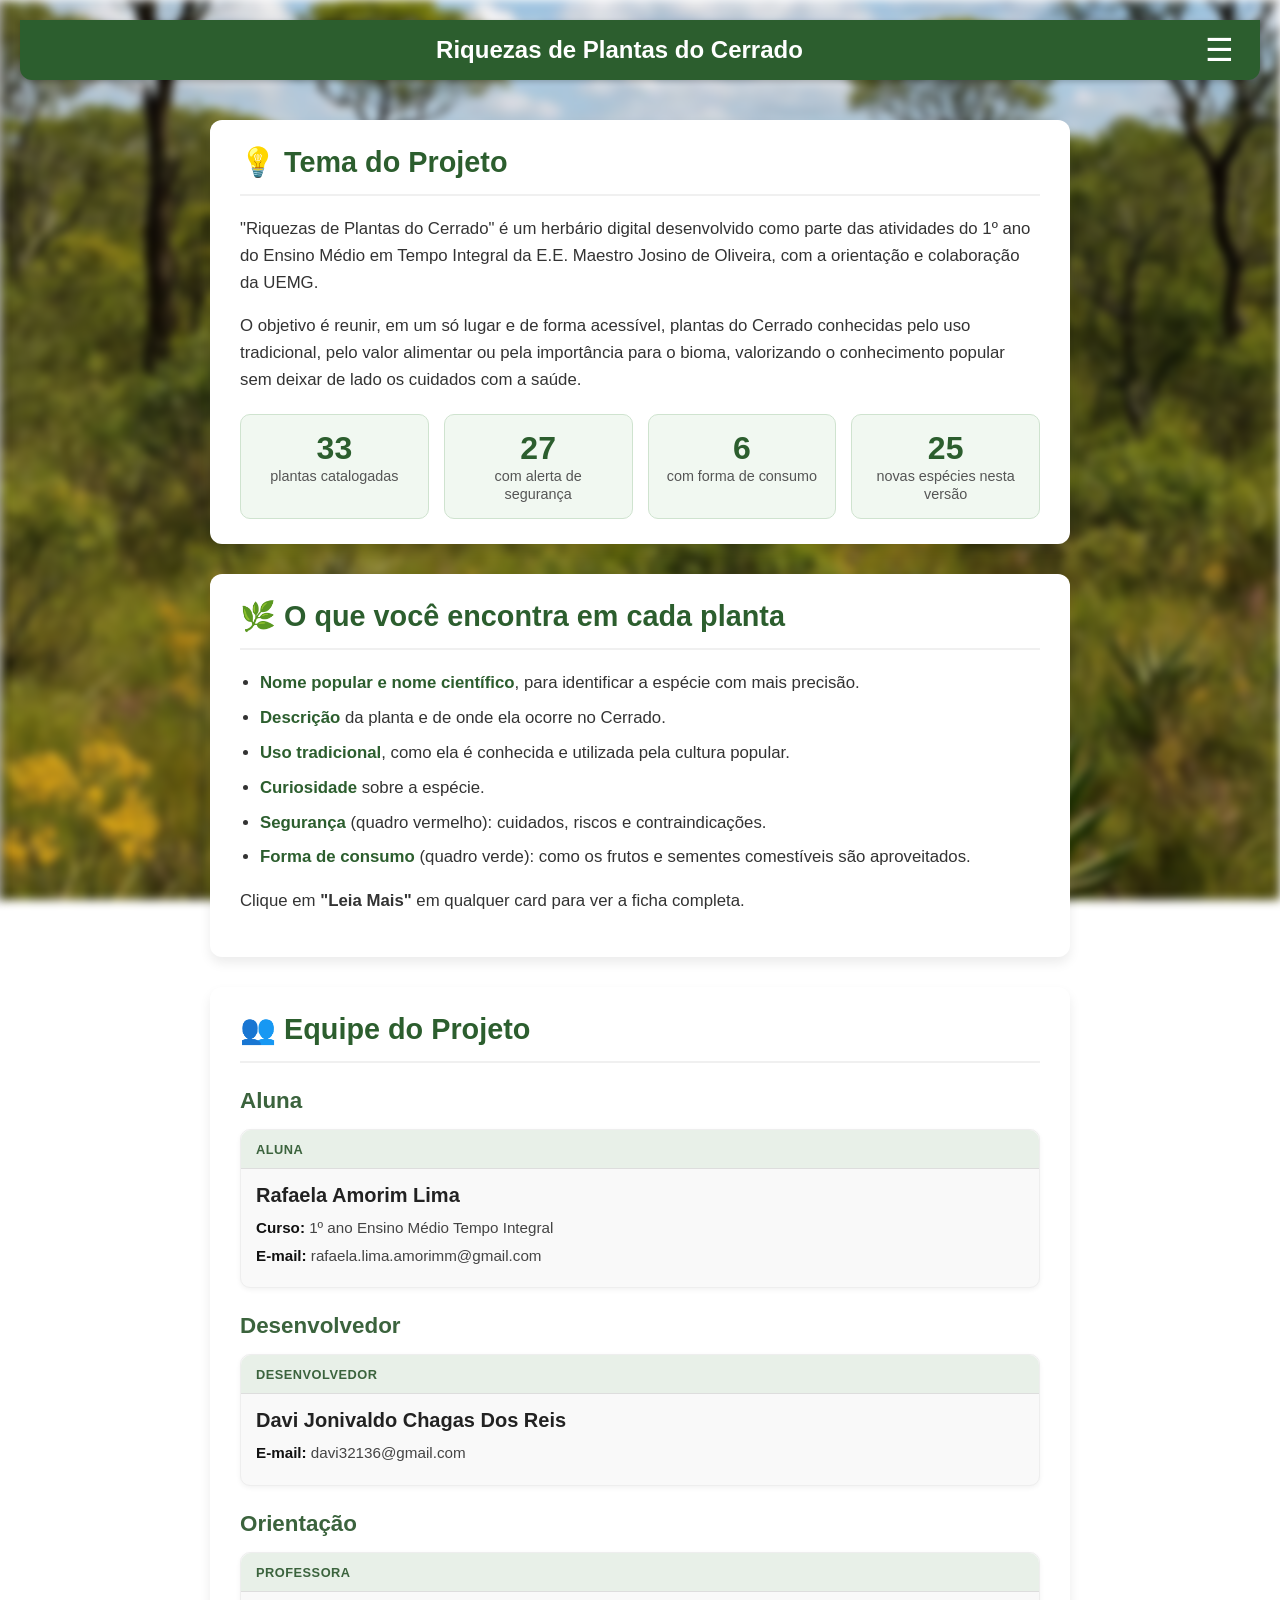
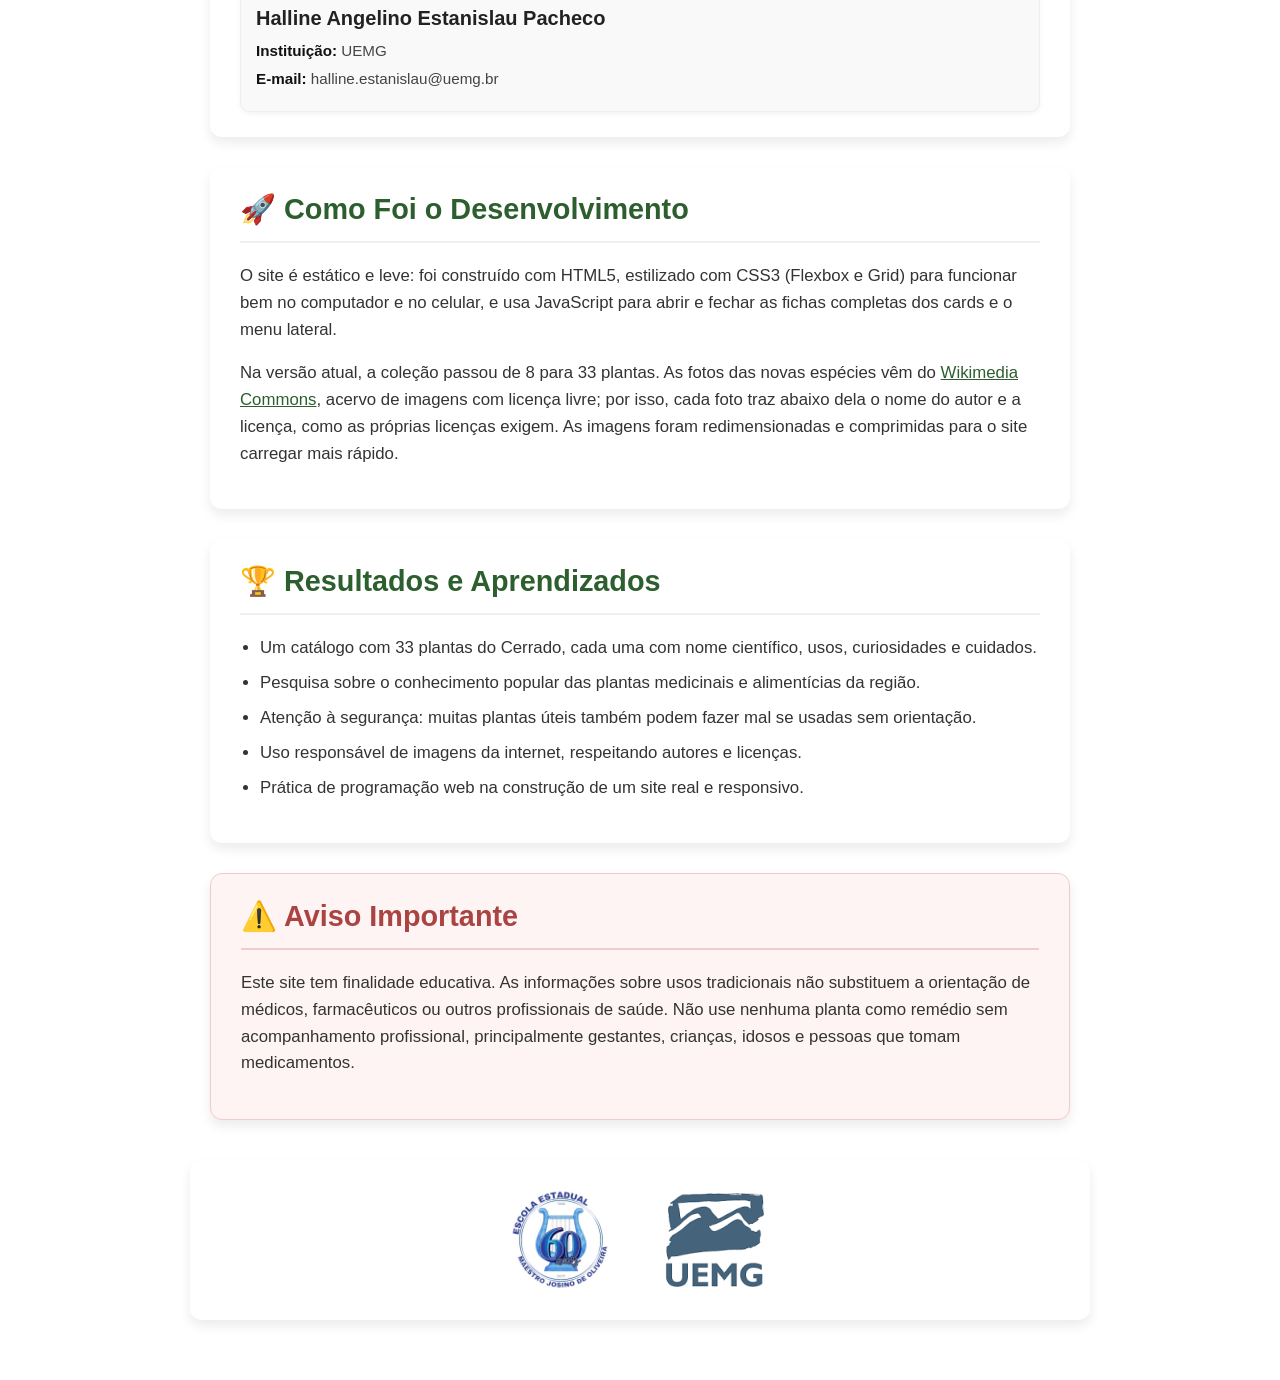
==== sobre.html @ 9e8ef3f8 "Add files via upload" ====
<!DOCTYPE html>
<html lang="pt-br">
<head>
    <meta charset="UTF-8">
    <meta name="viewport" content="width=device-width, initial-scale=1.0">
    <title>Sobre o Projeto - Riquezas de Plantas do Cerrado</title>
    <link rel="stylesheet" href="style.css">
    <link rel="icon" href="icon.gif">
</head>
<body>

    <header class="main-header">
        <h1>Riquezas de Plantas do Cerrado</h1>
        <button class="menu-toggle" id="menu-toggle" aria-label="Abrir menu">
            &#9776; </button>
    </header>

    <nav class="sidebar" id="sidebar">
        <button class="close-btn" id="close-btn">&times;</button>
        <ul>
            <li><a href="index.html">Início</a></li>
            <li><a href="sobre.html">Sobre o Projeto</a></li>
        </ul>
    </nav>
    <div class="overlay" id="overlay"></div>

    <div class="about-page-wrapper">

        <section class="about-section">
            <h2 class="section-title">💡 Tema do Projeto</h2>
            <p class="section-description">"Riquezas de Plantas do Cerrado" é um herbário digital desenvolvido como parte das atividades do 1º ano do Ensino Médio em Tempo Integral da E.E. Maestro Josino de Oliveira, com a orientação e colaboração da UEMG.</p>
            <p class="section-description">O objetivo é reunir, em um só lugar e de forma acessível, plantas do Cerrado conhecidas pelo uso tradicional, pelo valor alimentar ou pela importância para o bioma, valorizando o conhecimento popular sem deixar de lado os cuidados com a saúde.</p>

            <div class="stats-grid">
                <div class="stat"><span class="stat-number">33</span><span class="stat-label">plantas catalogadas</span></div>
                <div class="stat"><span class="stat-number">27</span><span class="stat-label">com alerta de segurança</span></div>
                <div class="stat"><span class="stat-number">6</span><span class="stat-label">com forma de consumo</span></div>
                <div class="stat"><span class="stat-number">25</span><span class="stat-label">novas espécies nesta versão</span></div>
            </div>
        </section>

        <section class="about-section">
            <h2 class="section-title">🌿 O que você encontra em cada planta</h2>
            <ul class="about-list">
                <li><strong>Nome popular e nome científico</strong>, para identificar a espécie com mais precisão.</li>
                <li><strong>Descrição</strong> da planta e de onde ela ocorre no Cerrado.</li>
                <li><strong>Uso tradicional</strong>, como ela é conhecida e utilizada pela cultura popular.</li>
                <li><strong>Curiosidade</strong> sobre a espécie.</li>
                <li><strong>Segurança</strong> (quadro vermelho): cuidados, riscos e contraindicações.</li>
                <li><strong>Forma de consumo</strong> (quadro verde): como os frutos e sementes comestíveis são aproveitados.</li>
            </ul>
            <p class="section-description">Clique em <strong>"Leia Mais"</strong> em qualquer card para ver a ficha completa.</p>
        </section>

        <section class="about-section">
            <h2 class="section-title">👥 Equipe do Projeto</h2>

            <h3>Aluna</h3>
            <div class="team-grid">
                <div class="team-card">
                    <div class="team-card-header">
                        <span class="team-tag">Aluna</span>
                    </div>
                    <h4>Rafaela Amorim Lima</h4>
                    <ul>
                        <li><strong>Curso:</strong> 1º ano Ensino Médio Tempo Integral</li>
                        <li><strong>E-mail:</strong> rafaela.lima.amorimm@gmail.com</li>
                    </ul>
                </div>
            </div>

            <h3>Desenvolvedor</h3>
            <div class="team-grid">
                <div class="team-card">
                    <div class="team-card-header">
                        <span class="team-tag">Desenvolvedor</span>
                    </div>
                    <h4>Davi Jonivaldo Chagas Dos Reis</h4>
                    <ul>
                        <li><strong>E-mail:</strong> davi32136@gmail.com</li>
                    </ul>
                </div>
            </div>

            <h3>Orientação</h3>
            <div class="team-grid">
                <div class="team-card">
                    <div class="team-card-header">
                        <span class="team-tag">Professora</span>
                    </div>
                    <h4>Halline Angelino Estanislau Pacheco</h4>
                    <ul>
                        <li><strong>Instituição:</strong> UEMG</li>
                        <li><strong>E-mail:</strong> halline.estanislau@uemg.br</li>
                    </ul>
                </div>
            </div>
        </section>

        <section class="about-section">
            <h2 class="section-title">🚀 Como Foi o Desenvolvimento</h2>
            <p class="section-description">
                O site é estático e leve: foi construído com HTML5, estilizado com CSS3 (Flexbox e Grid) para funcionar bem no computador e no celular, e usa JavaScript para abrir e fechar as fichas completas dos cards e o menu lateral.
            </p>
            <p class="section-description">
                Na versão atual, a coleção passou de 8 para 33 plantas. As fotos das novas espécies vêm do <a href="https://commons.wikimedia.org" target="_blank" rel="noopener">Wikimedia Commons</a>, acervo de imagens com licença livre; por isso, cada foto traz abaixo dela o nome do autor e a licença, como as próprias licenças exigem. As imagens foram redimensionadas e comprimidas para o site carregar mais rápido.
            </p>
        </section>

        <section class="about-section">
            <h2 class="section-title">🏆 Resultados e Aprendizados</h2>
            <ul class="about-list">
                <li>Um catálogo com 33 plantas do Cerrado, cada uma com nome científico, usos, curiosidades e cuidados.</li>
                <li>Pesquisa sobre o conhecimento popular das plantas medicinais e alimentícias da região.</li>
                <li>Atenção à segurança: muitas plantas úteis também podem fazer mal se usadas sem orientação.</li>
                <li>Uso responsável de imagens da internet, respeitando autores e licenças.</li>
                <li>Prática de programação web na construção de um site real e responsivo.</li>
            </ul>
        </section>

        <section class="about-section about-warning">
            <h2 class="section-title">⚠️ Aviso Importante</h2>
            <p class="section-description">
                Este site tem finalidade educativa. As informações sobre usos tradicionais não substituem a orientação de médicos, farmacêuticos ou outros profissionais de saúde. Não use nenhuma planta como remédio sem acompanhamento profissional, principalmente gestantes, crianças, idosos e pessoas que tomam medicamentos.
            </p>
        </section>

    </div>

    <footer class="project-footer">
        <div class="logo-container">
            <img src="logo-escola.jpg" alt="Logo E.E. Maestro Josino de Oliveira">
            <img src="logo-uemg.png" alt="Logo UEMG">
        </div>
    </footer>

    <script src="script.js"></script>
</body>
</html>
---- style.css ----
* {
    box-sizing: border-box;
}

body {
    font-family: -apple-system, BlinkMacSystemFont, "Segoe UI", Roboto, Helvetica, Arial, sans-serif;
    margin: 0;
    padding: 20px;
    color: #333;
}

body::before {
    content: '';
    position: fixed;
    top: 0;
    left: 0;
    width: 100%;
    height: 100%;
    background-image: url('fundo.jpg');
    background-size: cover;
    background-position: center;
    background-repeat: no-repeat;
    filter: blur(5px);
    z-index: -1;
}

h1 {
    text-align: center;
    color: #2c5e2e;
    margin-bottom: 40px;
}

.plant-container {
    display: grid;
    grid-template-columns: repeat(auto-fit, minmax(320px, 1fr));
    gap: 25px;
    max-width: 1400px;
    /* ✨ Adiciona 40px de espaço no topo e embaixo dos cards */
    margin: 40px auto;
}

.plant-card {
    background-color: #ffffff;
    border-radius: 12px;
    box-shadow: 0 6px 12px rgba(0, 0, 0, 0.08);
    overflow: hidden;
    transition: transform 0.3s ease, box-shadow 0.3s ease;
    display: flex;
    flex-direction: column;
}

.plant-card:hover {
    transform: translateY(-5px);
    box-shadow: 0 10px 20px rgba(0, 0, 0, 0.12);
}

.plant-card img {
    width: 100%;
    height: 220px;
    object-fit: cover;
}

/* Crédito da foto (exigido pelas licenças do Wikimedia Commons) */
.photo-credit {
    font-size: 0.7rem;
    color: #888;
    text-align: right;
    margin: 4px 12px 0;
}

.photo-credit a {
    color: #888;
}

.plant-card .scientific-name {
    text-align: center;
    font-style: italic;
    color: #666;
    margin: -4px 20px 10px;
}

/* Bloco "Forma de consumo" (plantas alimentícias) */
.consumption {
    background-color: #f1f8f1;
    border: 1px solid #cfe3cf;
    padding: 15px;
    border-radius: 8px;
}

.plant-card h2 {
    font-size: 1.5rem;
    color: #222;
    text-align: center;
    margin: 20px 20px 10px 20px;
}

.plant-card .brief-description {
    font-size: 0.95rem;
    color: #555;
    line-height: 1.5;
    padding: 0 25px;
    flex-grow: 1;
}

.toggle-btn {
    display: block;
    width: calc(100% - 50px);
    margin: 20px 25px;
    padding: 12px;
    background-color: #4a7c4c;
    color: white;
    border: none;
    border-radius: 8px;
    cursor: pointer;
    font-size: 1rem;
    font-weight: 600;
    transition: background-color 0.3s ease;
}

.toggle-btn:hover {
    background-color: #3b633d;
}

.full-info {
    display: none;
    padding: 0 25px 25px 25px;
    border-top: 1px solid #eee;
    margin-top: 15px;
}

.full-info.active {
    display: block;
}

.full-info p {
    font-size: 0.9rem;
    line-height: 1.6;
    margin-bottom: 12px;
}

.full-info strong {
    color: #2c5e2e;
    display: block;
    margin-bottom: 3px;
    font-size: 0.95rem;
}

.precaution {
    background-color: #fff4f4;
    border: 1px solid #f2caca;
    color: #a94442;
    padding: 15px;
    border-radius: 8px;
}

.precaution strong {
    color: #a94442;
    display: inline;
    margin-bottom: 0;
}

.main-header {
    background-color: #2c5e2e;
    color: white;
    padding: 10px 20px;
    display: flex;
    justify-content: space-between;
    align-items: center;
    position: sticky;
    top: 0;
    z-index: 100;
    box-shadow: 0 2px 5px rgba(0,0,0,0.2);
    /* ✨ Adiciona o border-radius nos cantos de baixo do topo */
    border-bottom-left-radius: 12px;
    border-bottom-right-radius: 12px;
}

.main-header h1 {
    color: white;
    font-size: 1.5rem;
    margin: 0;
    /* ✨ Faz o título crescer e centraliza o texto */
    flex-grow: 1;
    text-align: center;
}

.menu-toggle {
    background: none;
    border: none;
    color: white;
    font-size: 2rem;
    cursor: pointer;
}

.sidebar {
    height: 100%;
    width: 280px;
    position: fixed;
    z-index: 200;
    top: 0;
    left: -280px;
    background-color: #fefefe;
    box-shadow: 2px 0 10px rgba(0,0,0,0.3);
    transition: left 0.3s ease-in-out;
    padding-top: 60px;
}

.sidebar.active {
    left: 0;
}

.sidebar ul {
    list-style-type: none;
    padding: 0;
    margin: 0;
}

.sidebar ul li {
    border-bottom: 1px solid #eee;
}

.sidebar ul li a {
    display: block;
    padding: 18px 25px;
    text-decoration: none;
    color: #333;
    font-size: 1.1rem;
    font-weight: 500;
    transition: background-color 0.2s;
}

.sidebar ul li a:hover {
    background-color: #f4f4f4;
}

.close-btn {
    position: absolute;
    top: 15px;
    right: 25px;
    font-size: 2.5rem;
    color: #888;
    background: none;
    border: none;
    cursor: pointer;
}

.overlay {
    display: none;
    position: fixed;
    top: 0;
    left: 0;
    width: 100%;
    height: 100%;
    background-color: rgba(0, 0, 0, 0.5);
    z-index: 150;
}

.overlay.active {
    display: block;
}

/* ===== Página "Sobre o Projeto" ===== */
.about-page-wrapper {
    max-width: 900px;
    margin: 40px auto;
    padding: 0 20px;
}

.about-section {
    background-color: #fff;
    border-radius: 12px;
    box-shadow: 0 6px 12px rgba(0, 0, 0, 0.08);
    padding: 25px 30px;
    margin-bottom: 30px;
}

.about-section .section-title {
    font-size: 1.8rem;
    color: #2c5e2e;
    margin: 0 0 20px 0;
    padding-bottom: 15px;
    border-bottom: 2px solid #f0f0f0;
}

.about-section .section-description,
.about-list li {
    font-size: 1.05rem;
    line-height: 1.6;
    color: #333;
}

.about-section a {
    color: #2c5e2e;
}

.about-section h3 {
    font-size: 1.4rem;
    color: #3b633d;
    margin-top: 25px;
    margin-bottom: 15px;
}

.about-list {
    padding-left: 20px;
}

.about-list li {
    margin-bottom: 8px;
}

.about-list strong {
    color: #2c5e2e;
}

.stats-grid {
    display: grid;
    grid-template-columns: repeat(auto-fit, minmax(150px, 1fr));
    gap: 15px;
    margin-top: 20px;
}

.stat {
    background-color: #f1f8f1;
    border: 1px solid #cfe3cf;
    border-radius: 10px;
    padding: 15px;
    text-align: center;
}

.stat-number {
    display: block;
    font-size: 2rem;
    font-weight: 700;
    color: #2c5e2e;
}

.stat-label {
    font-size: 0.9rem;
    color: #555;
}

.about-warning {
    background-color: #fff4f4;
    border: 1px solid #f2caca;
}

.about-warning .section-title {
    color: #a94442;
    border-bottom-color: #f2caca;
}

.team-grid {
    display: grid;
    grid-template-columns: repeat(auto-fit, minmax(300px, 1fr));
    gap: 20px;
}

.team-card {
    background-color: #f9f9f9;
    border: 1px solid #eee;
    border-radius: 10px;
    box-shadow: 0 2px 5px rgba(0, 0, 0, 0.05);
    transition: transform 0.2s ease, box-shadow 0.2s ease;
}

.team-card:hover {
    transform: translateY(-3px);
    box-shadow: 0 4px 10px rgba(0, 0, 0, 0.08);
}

.team-card-header {
    background-color: #e8f0e8;
    padding: 10px 15px;
    border-bottom: 1px solid #ddd;
    border-radius: 10px 10px 0 0;
}

.team-tag {
    font-size: 0.8rem;
    font-weight: 700;
    color: #3b633d;
    text-transform: uppercase;
    letter-spacing: 0.5px;
}

.team-card h4 {
    font-size: 1.25rem;
    color: #222;
    margin: 15px 15px 10px 15px;
}

.team-card ul {
    list-style-type: none;
    margin: 0;
    padding: 0 15px 15px 15px;
}

.team-card ul li {
    font-size: 0.95rem;
    color: #444;
    line-height: 1.5;
    margin-bottom: 5px;
    overflow-wrap: anywhere;
}

.team-card ul li strong {
    color: #111;
}

.project-footer {
    text-align: center;
    margin: 40px auto;
    padding: 20px;
    max-width: 900px;
    background-color: #fff;
    border-radius: 12px;
    box-shadow: 0 6px 12px rgba(0, 0, 0, 0.08);
}

.logo-container {
    display: flex;
    flex-wrap: wrap;
    justify-content: center;
    align-items: center;
    gap: 30px;
}

.logo-container img {
    height: 120px;
    max-width: 200px;
    object-fit: contain;
}

@media (max-width: 500px) {
    body {
        padding: 10px;
    }

    .about-page-wrapper {
        padding: 0;
    }

    .about-section {
        padding: 20px 15px;
    }

    .about-section .section-title {
        font-size: 1.4rem;
    }

    .team-grid {
        grid-template-columns: 1fr;
    }

    .main-header {
        padding: 10px 15px;
    }

    .main-header h1 {
        font-size: 1.3rem;
    }

    .plant-card .brief-description {
        padding: 0 20px;
    }

    .full-info {
        padding: 0 20px 20px 20px;
    }

    .toggle-btn {
        margin: 20px 20px;
        width: calc(100% - 40px);
    }
}

/* ===== Painel sobreposto do "Ler mais" ===== */
.full-info {
    display: none;
    position: absolute; /* 🔹 Sobrepõe os outros cards */
    top: 0;
    left: 0;
    width: 100%;
    height: 100%;
    background-color: rgba(255, 255, 255, 0.98);
    padding: 25px;
    border-radius: 0 0 12px 12px;
    overflow-y: auto;
    z-index: 10;
    box-shadow: 0 6px 20px rgba(0, 0, 0, 0.15);
    animation: slideDown 0.3s ease forwards;
}

/* Mostra o painel quando ativo */
.full-info.active {
    display: block;
}

/* Animação suave ao abrir */
@keyframes slideDown {
    from {
        opacity: 0;
        transform: translateY(-10px);
    }
    to {
        opacity: 1;
        transform: translateY(0);
    }
}

/* O card serve de base para o painel */
.plant-card {
    position: relative;
    /* ATUALIZADO: mudei de 'visible' para 'hidden' */
    overflow: hidden; 
}

/* ===== Botão "Ler Menos" dentro da sobreposição ===== */
.full-info .close-info {
    /* === ESTILOS ATUALIZADOS ABAIXO === */
    display: block;
    width: 100%; /* Para preencher a área do painel */
    margin-top: 25px;
    padding: 12px; /* Mesmo padding do "Leia Mais" */
    background-color: #4a7c4c;
    color: white;
    border: none;
    border-radius: 8px;
    cursor: pointer;
    font-size: 1rem;
    font-weight: 600;
    transition: background-color 0.3s ease;
    /* === FIM DOS ESTILOS ATUALIZADOS === */
}

.full-info .close-info:hover {
    background-color: #3b633d;
}
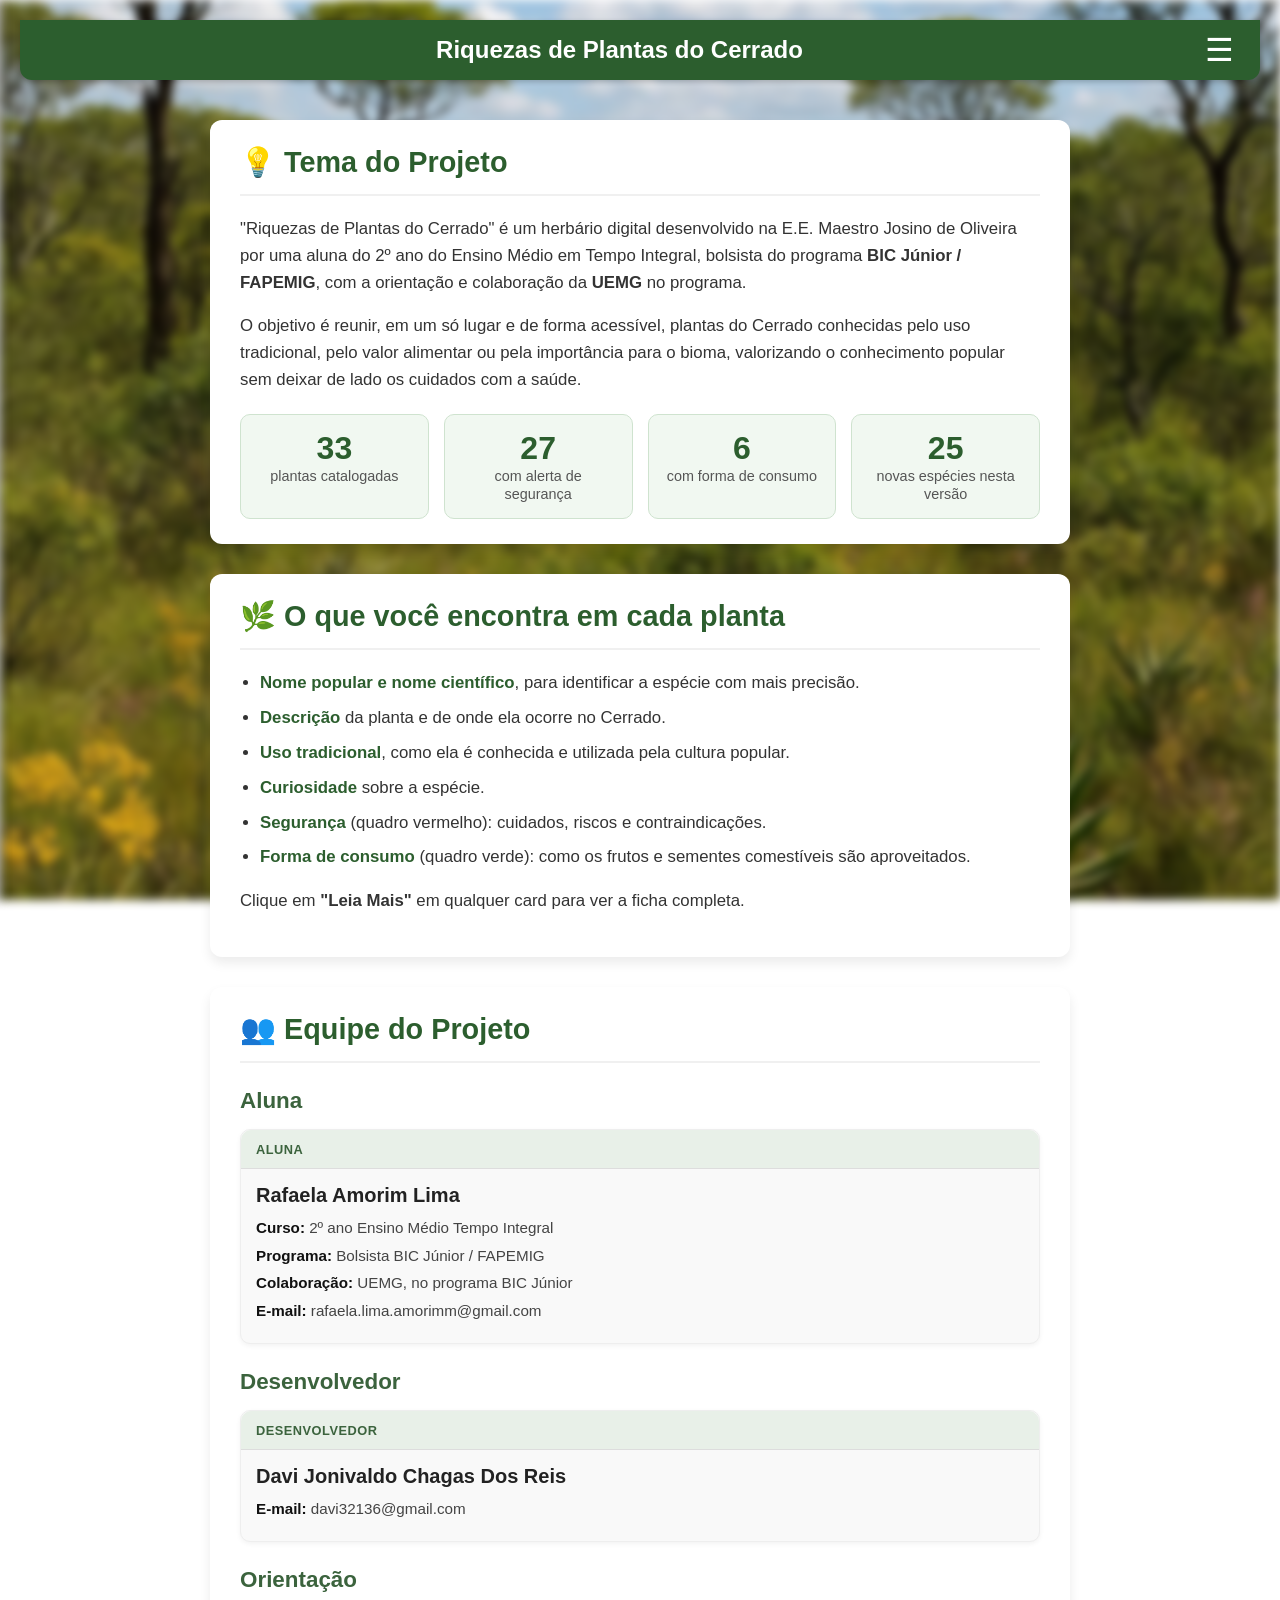
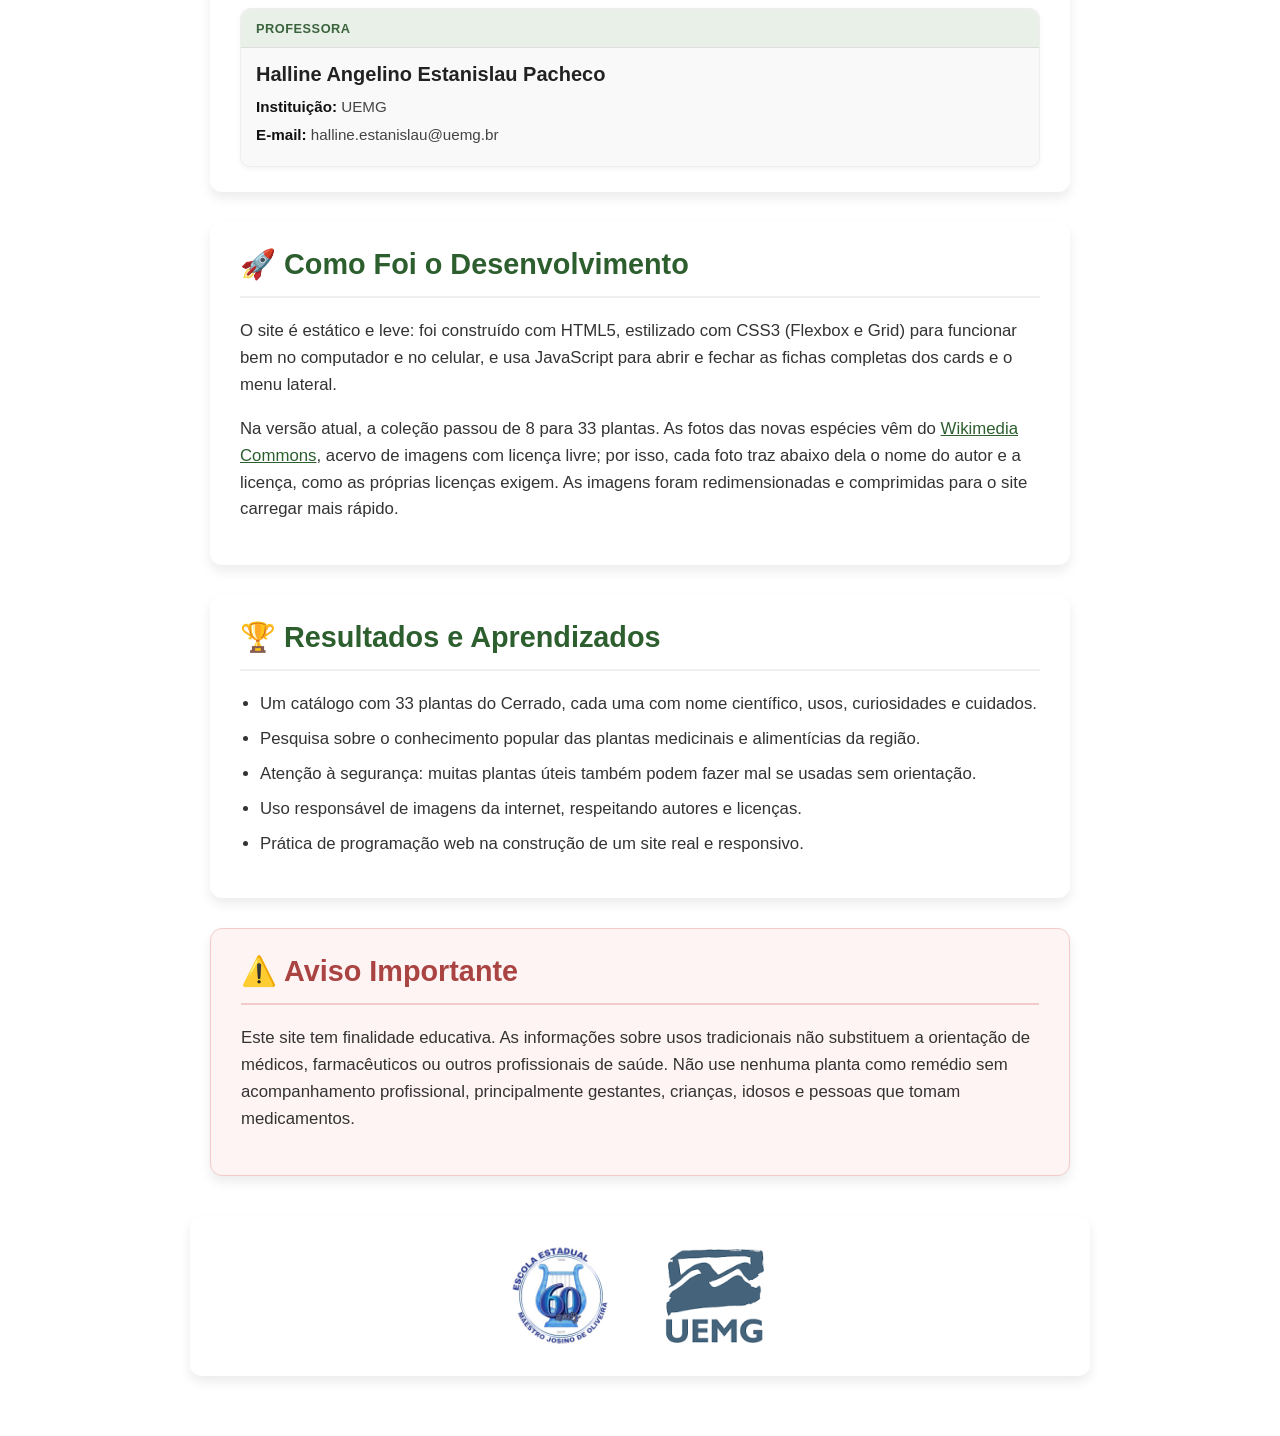
==== commit 326c8af6: "Add files via upload" ====
--- a/sobre.html
+++ b/sobre.html
@@ -28,7 +28,7 @@
 
         <section class="about-section">
             <h2 class="section-title">💡 Tema do Projeto</h2>
-            <p class="section-description">"Riquezas de Plantas do Cerrado" é um herbário digital desenvolvido como parte das atividades do 1º ano do Ensino Médio em Tempo Integral da E.E. Maestro Josino de Oliveira, com a orientação e colaboração da UEMG.</p>
+            <p class="section-description">"Riquezas de Plantas do Cerrado" é um herbário digital desenvolvido na E.E. Maestro Josino de Oliveira por uma aluna do 2º ano do Ensino Médio em Tempo Integral, bolsista do programa <strong>BIC Júnior / FAPEMIG</strong>, com a orientação e colaboração da <strong>UEMG</strong> no programa.</p>
             <p class="section-description">O objetivo é reunir, em um só lugar e de forma acessível, plantas do Cerrado conhecidas pelo uso tradicional, pelo valor alimentar ou pela importância para o bioma, valorizando o conhecimento popular sem deixar de lado os cuidados com a saúde.</p>
 
             <div class="stats-grid">
@@ -63,7 +63,9 @@
                     </div>
                     <h4>Rafaela Amorim Lima</h4>
                     <ul>
-                        <li><strong>Curso:</strong> 1º ano Ensino Médio Tempo Integral</li>
+                        <li><strong>Curso:</strong> 2º ano Ensino Médio Tempo Integral</li>
+                        <li><strong>Programa:</strong> Bolsista BIC Júnior / FAPEMIG</li>
+                        <li><strong>Colaboração:</strong> UEMG, no programa BIC Júnior</li>
                         <li><strong>E-mail:</strong> rafaela.lima.amorimm@gmail.com</li>
                     </ul>
                 </div>
